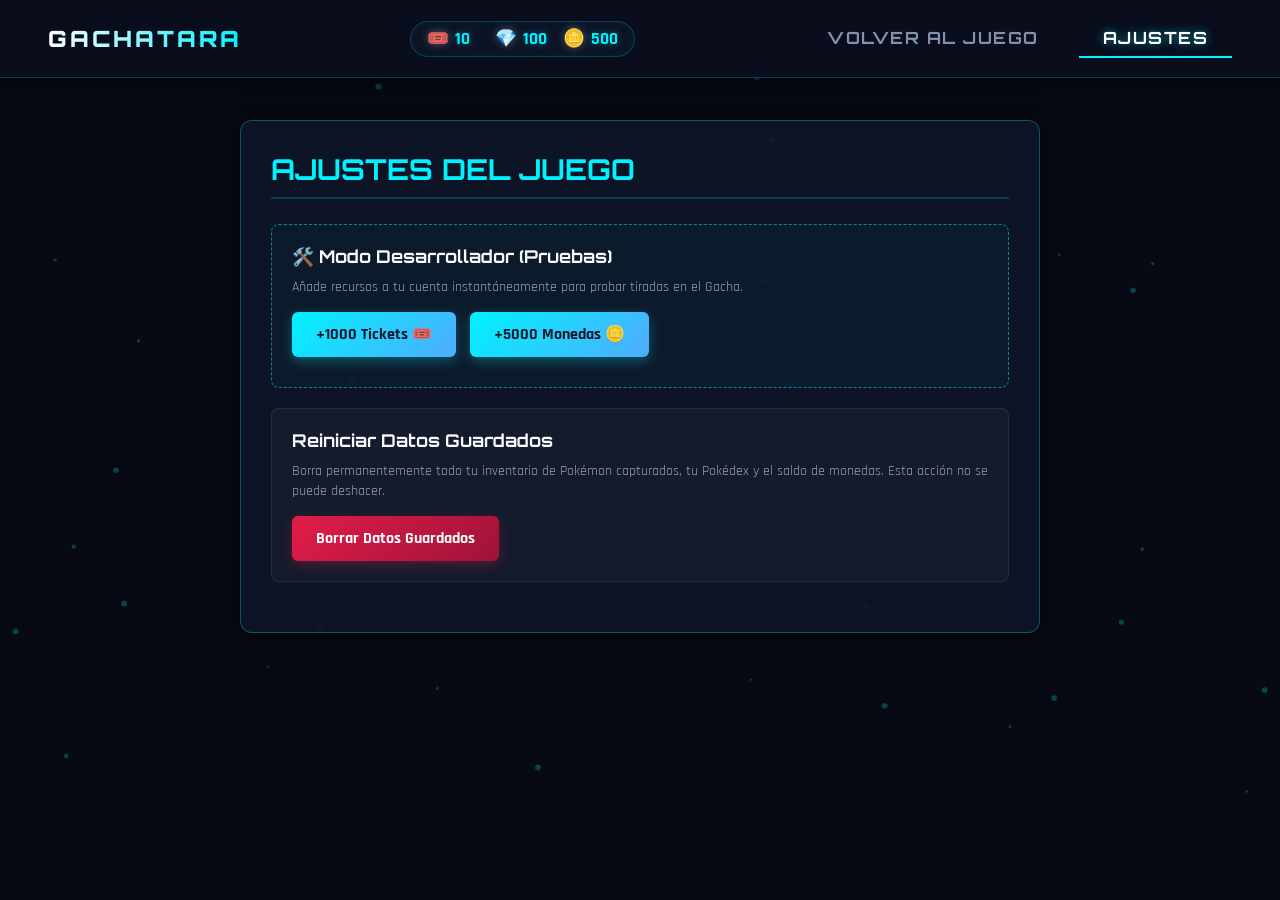
==== ajustes.html @ dcd0199a "Add files via upload" ====
<!DOCTYPE html>
<html lang="es">
<head>
    <meta charset="UTF-8">
    <meta name="viewport" content="width=device-width, initial-scale=1.0">
    <title>Gacha RPG | Ajustes</title>
    <!-- Fuentes Gamer Pro -->
    <link href="https://fonts.googleapis.com/css2?family=Orbitron:wght@500;700;900&family=Rajdhani:wght@600;700&display=swap" rel="stylesheet">
    <link rel="stylesheet" href="style.css">
    <style>
        .settings-container {
            max-width: 800px;
            margin: 120px auto 40px auto;
            padding: 30px;
            background: rgba(15, 23, 42, 0.9);
            border: 1px solid rgba(0, 242, 254, 0.3);
            border-radius: 12px;
            box-shadow: 0 0 25px rgba(0, 0, 0, 0.5);
            color: #ffffff;
        }

        .settings-title {
            font-family: 'Orbitron', sans-serif;
            font-size: 1.8rem;
            color: #00f2fe;
            margin-bottom: 25px;
            border-bottom: 2px solid rgba(0, 242, 254, 0.2);
            padding-bottom: 10px;
        }

        .settings-section {
            background: rgba(255, 255, 255, 0.03);
            border: 1px solid rgba(255, 255, 255, 0.08);
            border-radius: 8px;
            padding: 20px;
            margin-bottom: 20px;
        }

        .settings-section.dev-section {
            border: 1px dashed rgba(0, 242, 254, 0.5);
            background: rgba(0, 242, 254, 0.03);
        }

        .settings-section h3 {
            font-family: 'Orbitron', sans-serif;
            font-size: 1.1rem;
            color: #f8fafc;
            margin-bottom: 10px;
        }

        .settings-section p {
            font-size: 0.9rem;
            color: #94a3b8;
            margin-bottom: 15px;
            line-height: 1.4;
        }

        .btn-dev {
            background: linear-gradient(135deg, #00f2fe, #4facfe);
            color: #0f172a;
            font-family: 'Rajdhani', sans-serif;
            font-weight: 700;
            font-size: 1rem;
            padding: 12px 24px;
            border: none;
            border-radius: 6px;
            cursor: pointer;
            transition: all 0.2s ease;
            box-shadow: 0 4px 12px rgba(0, 242, 254, 0.3);
            margin-right: 10px;
            margin-bottom: 10px;
        }

        .btn-dev:hover {
            transform: translateY(-2px);
            box-shadow: 0 6px 18px rgba(0, 242, 254, 0.5);
        }

        .btn-danger {
            background: linear-gradient(135deg, #e11d48, #9f1239);
            color: #ffffff;
            font-family: 'Rajdhani', sans-serif;
            font-weight: 700;
            font-size: 1rem;
            padding: 12px 24px;
            border: none;
            border-radius: 6px;
            cursor: pointer;
            transition: all 0.2s ease;
            box-shadow: 0 4px 12px rgba(225, 29, 72, 0.3);
        }

        .btn-danger:hover {
            background: linear-gradient(135deg, #f43f5e, #be123c);
            transform: translateY(-2px);
            box-shadow: 0 6px 18px rgba(225, 29, 72, 0.5);
        }
    </style>
</head>
<body>

    <!-- Fondo Animado de Partículas -->
    <canvas id="particles-canvas"></canvas>

    <!-- BANNER SUPERIOR DE NAVEGACIÓN -->
    <header class="top-header">
        <div class="logo-title">
            <span class="game-tag">GACHATARA</span>
        </div>

        <!-- CONTADOR DE MONEDAS -->
        <div class="currencies-bar">
            <div class="currency-item" title="Tickets de Invocación">
                <span class="currency-icon">🎟️</span>
                <span id="currency-tickets" class="currency-amount">0</span>
            </div>
            <div class="currency-item" title="Esquirlas Coloridas">
                <span class="currency-icon">💎</span>
                <span id="currency-shards" class="currency-amount">0</span>
            </div>
            <div class="currency-item" title="Monedas Tara">
                <span class="currency-icon">🪙</span>
                <span id="currency-coins" class="currency-amount">0</span>
            </div>
        </div>

        <nav class="nav-bar">
            <a href="index.html" class="nav-tab nav-link">Volver al Juego</a>
            <span class="nav-tab active">Ajustes</span>
        </nav>
    </header>

    <!-- CONTENIDO DE AJUSTES -->
    <main class="settings-container">
        <h1 class="settings-title">AJUSTES DEL JUEGO</h1>

        <!-- Sección: Panel de Desarrollador / Pruebas -->
        <section class="settings-section dev-section">
            <h3>🛠️ Modo Desarrollador (Pruebas)</h3>
            <p>Añade recursos a tu cuenta instantáneamente para probar tiradas en el Gacha.</p>
            <button class="btn-dev" onclick="addTickets(1000)">+1000 Tickets 🎟️</button>
            <button class="btn-dev" onclick="addCoins(5000)">+5000 Monedas 🪙</button>
        </section>

        <!-- Sección: Gestión de Datos -->
        <section class="settings-section">
            <h3>Reiniciar Datos Guardados</h3>
            <p>Borra permanentemente todo tu inventario de Pokémon capturados, tu Pokédex y el saldo de monedas. Esta acción no se puede deshacer.</p>
            <button class="btn-danger" onclick="resetGameData()">Borrar Datos Guardados</button>
        </section>
    </main>

    <script src="game.js"></script>
    <script>
        // Funciones provisionales para añadir recursos fácilmente
        function addTickets(amount) {
            const currencies = getCurrencies();
            currencies.tickets = (currencies.tickets || 0) + amount;
            saveCurrencies(currencies);
            alert(`¡Se han añadido +${amount} Tickets! Saldo actual: ${currencies.tickets}`);
        }

        function addCoins(amount) {
            const currencies = getCurrencies();
            currencies.coins = (currencies.coins || 0) + amount;
            saveCurrencies(currencies);
            alert(`¡Se han añadido +${amount} Monedas Tara! Saldo actual: ${currencies.coins}`);
        }

        function resetGameData() {
            const confirmReset = confirm("¿Estás seguro de que deseas borrar todos tus Pokémon capturados, tu Pokédex y tus monedas? Esta acción es irreversible.");
            
            if (confirmReset) {
                localStorage.removeItem('pokemon_pokedex_collection');
                localStorage.removeItem('pokemon_user_inventory');
                localStorage.removeItem('pokemon_user_currencies');
                
                alert("Los datos han sido borrados con éxito.");
                window.location.href = "index.html";
            }
        }
    </script>
</body>
</html>
---- style.css ----
:root {
    --bg-dark: #070913;
    --panel-bg: rgba(15, 20, 38, 0.75);
    --border-cyan: #00f2fe;
    --border-purple: #7928ca;
    --text-primary: #ffffff;
    --text-secondary: #8292ab;
    --disabled-color: #3a415a;
}

* {
    margin: 0;
    padding: 0;
    box-sizing: border-box;
    font-family: 'Rajdhani', sans-serif;
}

body {
    background-color: var(--bg-dark);
    color: var(--text-primary);
    min-height: 100vh;
    overflow-x: hidden;
    display: flex;
    flex-direction: column;
}

/* Canvas de fondo */
#particles-canvas {
    position: fixed;
    top: 0;
    left: 0;
    width: 100%;
    height: 100%;
    z-index: -1;
    pointer-events: none;
}

/* Header Superior */
.top-header {
    display: flex;
    justify-content: space-between;
    align-items: center;
    padding: 1.2rem 3rem;
    background: rgba(10, 13, 26, 0.85);
    backdrop-filter: blur(12px);
    border-bottom: 1px solid rgba(0, 242, 254, 0.2);
    box-shadow: 0 4px 20px rgba(0, 0, 0, 0.5);
}

.logo-title .game-tag {
    font-family: 'Orbitron', sans-serif;
    font-size: 1.4rem;
    font-weight: 900;
    letter-spacing: 3px;
    background: linear-gradient(90deg, #fff, var(--border-cyan));
    -webkit-background-clip: text;
    -webkit-text-fill-color: transparent;
}

.nav-bar {
    display: flex;
    gap: 1rem;
}

.nav-tab {
    background: transparent;
    border: none;
    border-bottom: 2px solid transparent;
    color: var(--text-secondary);
    font-family: 'Orbitron', sans-serif;
    font-size: 1.05rem;
    font-weight: 700;
    padding: 0.5rem 1.5rem;
    letter-spacing: 1.5px;
    text-transform: uppercase;
    cursor: pointer;
    transition: all 0.3s ease;
}

.nav-tab.active {
    color: var(--text-primary);
    border-bottom-color: var(--border-cyan);
    text-shadow: 0 0 10px rgba(0, 242, 254, 0.6);
}

/* Manejo de Pestañas (Lobby e Invocación) */
.tab-content {
    display: none;
    width: 100%;
}

.tab-content.active {
    display: flex;
}

/* Zona Central Lobby */
.lobby-container {
    flex: 1;
    display: flex;
    align-items: center;
    justify-content: center;
    padding: 2rem;
}

.hero-frame {
    position: relative;
    width: 100%;
    max-width: 900px;
    height: 520px;
    background: var(--panel-bg);
    border: 1px solid rgba(0, 242, 254, 0.25);
    border-radius: 16px;
    box-shadow: 0 0 35px rgba(0, 0, 0, 0.8), inset 0 0 15px rgba(0, 242, 254, 0.1);
    display: flex;
    align-items: center;
    justify-content: center;
    text-align: center;
    clip-path: polygon(0 0, 97% 0, 100% 3%, 100% 100%, 3% 100%, 0 97%);
}

.hero-overlay {
    position: absolute;
    top: 0; left: 0; width: 100%; height: 100%;
    background: radial-gradient(circle, rgba(0,242,254,0.05) 0%, rgba(7,9,19,0.7) 100%);
    pointer-events: none;
}

.hero-content {
    position: relative;
    z-index: 2;
    display: flex;
    flex-direction: column;
    align-items: center;
    gap: 1.2rem;
}

.badge-status {
    background: rgba(0, 242, 254, 0.1);
    border: 1px solid var(--border-cyan);
    color: var(--border-cyan);
    font-family: 'Orbitron', sans-serif;
    font-size: 0.8rem;
    font-weight: 700;
    padding: 0.3rem 1rem;
    letter-spacing: 2px;
    border-radius: 4px;
}

.lobby-title {
    font-family: 'Orbitron', sans-serif;
    font-size: 3.2rem;
    font-weight: 900;
    letter-spacing: 4px;
    text-shadow: 0 0 20px rgba(255, 255, 255, 0.2);
}

.lobby-subtitle {
    font-size: 1.2rem;
    color: var(--text-secondary);
    max-width: 500px;
}

/* Botón de Combate Deshabilitado */
.battle-btn-wrapper {
    margin-top: 2rem;
}

.btn-battle {
    position: relative;
    padding: 1.2rem 3.5rem;
    font-family: 'Orbitron', sans-serif;
    border: none;
    border-radius: 8px;
    display: flex;
    flex-direction: column;
    align-items: center;
    justify-content: center;
    cursor: not-allowed;
    transition: all 0.3s ease;
}

.btn-battle.disabled {
    background: linear-gradient(135deg, #1c2237, var(--disabled-color));
    border: 1px solid rgba(255, 255, 255, 0.1);
    box-shadow: 0 0 10px rgba(0, 0, 0, 0.5);
    opacity: 0.65;
}

.btn-text {
    font-size: 1.8rem;
    font-weight: 900;
    color: #8b95a5;
    letter-spacing: 2px;
}

.btn-subtext {
    font-size: 0.75rem;
    font-weight: 700;
    color: #5c6678;
    letter-spacing: 3px;
    margin-top: 2px;
}

/* =========================================
   ESTILOS AÑADIDOS PARA EL PANEL DE GACHA
========================================= */
.gacha-frame {
    width: 100%;
    max-width: 950px;
    background: var(--panel-bg);
    border: 1px solid rgba(0, 242, 254, 0.25);
    border-radius: 16px;
    padding: 2.5rem;
    text-align: center;
    box-shadow: 0 0 35px rgba(0, 0, 0, 0.8);
    margin: 0 auto;
}

.gacha-banner-title {
    font-family: 'Orbitron', sans-serif;
    font-size: 2.2rem;
    color: var(--border-cyan);
    margin-bottom: 0.5rem;
    letter-spacing: 2px;
}

.gacha-subtitle {
    color: var(--text-secondary);
    margin-bottom: 2rem;
    font-size: 1.1rem;
}

.gacha-buttons {
    display: flex;
    justify-content: center;
    gap: 1.5rem;
    margin-bottom: 2rem;
}

.btn-pull {
    background: linear-gradient(135deg, #00f2fe, #4facfe);
    border: none;
    color: #000;
    padding: 1rem 2rem;
    font-family: 'Orbitron', sans-serif;
    font-weight: 900;
    font-size: 1rem;
    border-radius: 8px;
    cursor: pointer;
    transition: transform 0.2s, box-shadow 0.2s;
}

.btn-pull.multi {
    background: linear-gradient(135deg, #7928ca, #ff0080);
    color: #fff;
}

.btn-pull:hover {
    transform: translateY(-3px);
    box-shadow: 0 0 20px rgba(0, 242, 254, 0.5);
}

/* Grid de Resultados */
.results-grid {
    display: flex;
    justify-content: center;
    flex-wrap: wrap;
    gap: 1.2rem;
    margin-top: 1.5rem;
}

.card-pokemon {
    background: rgba(10, 13, 26, 0.9);
    border: 2px solid #555;
    border-radius: 10px;
    padding: 1rem;
    width: 150px;
    text-align: center;
    animation: popIn 0.3s ease-out;
}

.card-pokemon img {
    width: 90px;
    height: 90px;
    object-fit: contain;
}

.card-pokemon h4 {
    font-size: 1rem;
    margin-top: 0.5rem;
    font-family: 'Orbitron', sans-serif;
}

.card-rarity {
    font-size: 0.75rem;
    font-weight: 700;
    text-transform: uppercase;
    margin-top: 0.3rem;
    padding: 0.2rem;
    border-radius: 4px;
    letter-spacing: 1px;
}

/* Bordes y Luces por Rareza */
.card-pokemon.común { border-color: #a0aec0; }
.card-pokemon.común .card-rarity { color: #a0aec0; }

.card-pokemon.raro { border-color: #3182ce; box-shadow: 0 0 10px rgba(49, 130, 206, 0.4); }
.card-pokemon.raro .card-rarity { color: #3182ce; }

.card-pokemon.épico { border-color: #805ad5; box-shadow: 0 0 15px rgba(128, 90, 213, 0.5); }
.card-pokemon.épico .card-rarity { color: #805ad5; }

.card-pokemon.legendario { border-color: #d69e2e; box-shadow: 0 0 20px rgba(214, 158, 46, 0.7); }
.card-pokemon.legendario .card-rarity { color: #d69e2e; }

.card-pokemon.secreto { 
    border-color: #e53e3e; 
    box-shadow: 0 0 25px rgba(229, 62, 62, 0.9); 
    animation: pulseGlow 1.5s infinite alternate; 
}
.card-pokemon.secreto .card-rarity { color: #e53e3e; }

@keyframes popIn {
    0% { transform: scale(0.5); opacity: 0; }
    100% { transform: scale(1); opacity: 1; }
}

@keyframes pulseGlow {
    0% { box-shadow: 0 0 15px rgba(229, 62, 62, 0.6); }
    100% { box-shadow: 0 0 30px rgba(229, 62, 62, 1); }
}
/* Pestañas limpias estilo Fortnite */
.tab-content {
    display: none;
    width: 100%;
    min-height: calc(100vh - 80px);
    align-items: center;
    justify-content: center;
    opacity: 0;
    transition: opacity 0.4s ease-in-out;
}

.tab-content.active {
    display: flex;
    opacity: 1;
}

/* Panel Gacha Estilo Pantalla Completa */
.gacha-frame {
    width: 100%;
    max-width: 1100px;
    background: var(--panel-bg);
    border: 1px solid rgba(0, 242, 254, 0.25);
    border-radius: 16px;
    padding: 3rem 2rem;
    text-align: center;
    box-shadow: 0 0 40px rgba(0, 0, 0, 0.85);
    clip-path: polygon(0 0, 98% 0, 100% 2%, 100% 100%, 2% 100%, 0 98%);
}

/* ANIMACIÓN DE REVELADO DE CARTAS (GACHA) */
.results-grid {
    display: flex;
    justify-content: center;
    flex-wrap: wrap;
    gap: 1.2rem;
    margin-top: 2rem;
    perspective: 1000px;
}

.card-pokemon {
    background: rgba(10, 13, 26, 0.95);
    border: 2px solid #555;
    border-radius: 12px;
    padding: 1rem;
    width: 150px;
    text-align: center;
    opacity: 0;
    transform: translateY(30px) rotateY(90deg) scale(0.8);
    animation: revealCard 0.6s cubic-bezier(0.175, 0.885, 0.32, 1.27) forwards;
}

/* Animación Giro 3D y Entrada */
@keyframes revealCard {
    0% {
        opacity: 0;
        transform: translateY(40px) rotateY(90deg) scale(0.7);
    }
    50% {
        opacity: 0.8;
    }
    100% {
        opacity: 1;
        transform: translateY(0) rotateY(0deg) scale(1);
    }
}
/* =========================================
   ESTILOS PESTAÑA DEX / COLECCIÓN
========================================= */
.dex-frame {
    width: 100%;
    max-width: 1100px;
    background: var(--panel-bg);
    border: 1px solid rgba(0, 242, 254, 0.25);
    border-radius: 16px;
    padding: 2rem;
    box-shadow: 0 0 35px rgba(0, 0, 0, 0.8);
    margin: 0 auto;
}

.dex-header {
    display: flex;
    justify-content: space-between;
    align-items: center;
    margin-bottom: 2rem;
    flex-wrap: wrap;
    gap: 1rem;
}

.dex-title {
    font-family: 'Orbitron', sans-serif;
    font-size: 2rem;
    color: var(--border-cyan);
    letter-spacing: 2px;
}

.dex-progress-wrapper {
    display: flex;
    flex-direction: column;
    align-items: flex-end;
    gap: 0.5rem;
    font-family: 'Orbitron', sans-serif;
    font-weight: 700;
}

.progress-bar-bg {
    width: 250px;
    height: 12px;
    background: rgba(255, 255, 255, 0.1);
    border: 1px solid var(--border-cyan);
    border-radius: 6px;
    overflow: hidden;
}

.progress-bar-fill {
    height: 100%;
    background: linear-gradient(90deg, var(--border-cyan), #00f2fe);
    box-shadow: 0 0 10px var(--border-cyan);
    transition: width 0.4s ease;
}

.dex-grid {
    display: grid;
    grid-template-columns: repeat(auto-fill, minmax(110px, 1fr));
    gap: 1rem;
    max-height: 60vh;
    overflow-y: auto;
    padding-right: 0.5rem;
}

/* Tarjeta individual en la Dex */
.dex-card {
    background: rgba(10, 13, 26, 0.8);
    border: 1px solid rgba(255, 255, 255, 0.1);
    border-radius: 8px;
    padding: 0.8rem 0.5rem;
    text-align: center;
    transition: all 0.3s ease;
}

/* Estado NO OBTENIDO (Silueta oscura) */
.dex-card.locked img {
    filter: brightness(0) drop-shadow(0 0 2px rgba(255, 255, 255, 0.2));
    opacity: 0.4;
}

.dex-card.locked .dex-number,
.dex-card.locked .dex-name {
    color: var(--text-secondary);
    opacity: 0.5;
}

/* Estado OBTENIDO */
.dex-card.unlocked {
    border-color: var(--border-cyan);
    box-shadow: 0 0 12px rgba(0, 242, 254, 0.2);
}

.dex-card.unlocked img {
    filter: none;
}

.dex-card img {
    width: 65px;
    height: 65px;
    object-fit: contain;
}

.dex-number {
    font-size: 0.75rem;
    color: var(--text-secondary);
    font-weight: 700;
}

.dex-name {
    font-size: 0.85rem;
    font-family: 'Orbitron', sans-serif;
    font-weight: 700;
    margin-top: 0.2rem;
    white-space: nowrap;
    overflow: hidden;
    text-overflow: ellipsis;
}
/* Selector de Banners / Generaciones */
.banner-selector {
    display: flex;
    gap: 0.5rem;
    overflow-x: auto;
    padding: 0.5rem 0 1rem 0;
    margin-bottom: 1.5rem;
    scrollbar-width: thin;
}

.banner-btn {
    background: rgba(10, 13, 26, 0.8);
    border: 1px solid rgba(0, 242, 254, 0.3);
    color: var(--text-secondary);
    padding: 0.6rem 1.2rem;
    border-radius: 8px;
    font-family: 'Orbitron', sans-serif;
    font-size: 0.85rem;
    white-space: nowrap;
    cursor: pointer;
    transition: all 0.3s ease;
}

.banner-btn:hover {
    border-color: var(--border-cyan);
    color: #fff;
    box-shadow: 0 0 10px rgba(0, 242, 254, 0.3);
}

.banner-btn.active {
    background: linear-gradient(135deg, rgba(0, 242, 254, 0.2), rgba(0, 120, 255, 0.4));
    border-color: var(--border-cyan);
    color: #fff;
    box-shadow: 0 0 15px rgba(0, 242, 254, 0.5);
}
/* =========================================
   COLORES Y BORDES SEGÚN RAREZA
========================================= */

/* COMÚN (Gris / Plateado Neón) */
.card-pokemon.comun, .card-pokemon.común {
    border-color: #a0a0a0;
    box-shadow: 0 0 12px rgba(160, 160, 160, 0.4);
}
.card-pokemon.comun .card-rarity, .card-pokemon.común .card-rarity {
    color: #a0a0a0;
}

/* RARO (Azul Neón) */
.card-pokemon.raro {
    border-color: #00f2fe;
    box-shadow: 0 0 15px rgba(0, 242, 254, 0.5);
}
.card-pokemon.raro .card-rarity {
    color: #00f2fe;
}

/* ÉPICO (Morado Neón) */
.card-pokemon.epico, .card-pokemon.épico {
    border-color: #b026ff;
    box-shadow: 0 0 18px rgba(176, 38, 255, 0.6);
}
.card-pokemon.epico .card-rarity, .card-pokemon.épico .card-rarity {
    color: #b026ff;
}

/* LEGENDARIO (Dorado / Amarillo Neón) */
.card-pokemon.legendario {
    border-color: #ffd700;
    box-shadow: 0 0 22px rgba(255, 215, 0, 0.7);
}
.card-pokemon.legendario .card-rarity {
    color: #ffd700;
}

/* SECRETO / MEGA (Rojo / Carmesí Neón) */
.card-pokemon.secreto {
    border-color: #ff0055;
    box-shadow: 0 0 25px rgba(255, 0, 85, 0.8);
    animation: pulseMega 1.5s infinite alternate;
}
.card-pokemon.secreto .card-rarity {
    color: #ff0055;
    font-weight: 900;
}

@keyframes pulseMega {
    from {
        box-shadow: 0 0 15px rgba(255, 0, 85, 0.6);
    }
    to {
        box-shadow: 0 0 30px rgba(255, 0, 85, 1);
    }
}/* style.css - Corrección de Grid y Cartas Invisibles */

/* Contenedor principal de los resultados */
#gacha-results {
    display: grid !important;
    grid-template-columns: repeat(5, 1fr) !important; /* Fuerza 5 columnas x 2 filas */
    gap: 15px;
    width: 100%;
    max-width: 1000px;
    margin: 20px auto 0 auto;
    justify-content: center;
    align-items: center;
}

/* Base de la carta del Pokémon */
.card-pokemon {
    background: rgba(18, 24, 38, 0.85);
    border-radius: 12px;
    padding: 12px 8px;
    text-align: center;
    display: flex;
    flex-direction: column;
    align-items: center;
    justify-content: space-between;
    min-height: 160px;
    position: relative;
    box-sizing: border-box;

    /* REGLA CRÍTICA: Forzar visibilidad inmediata por si falla el Keyframe */
    opacity: 1 !important;
    visibility: visible !important;
    animation: cardAppear 0.3s ease-out forwards;
}

/* Animación de entrada suave sin ocultar las cartas si falla */
@keyframes cardAppear {
    0% {
        transform: translateY(15px) scale(0.95);
    }
    100% {
        transform: translateY(0) scale(1);
    }
}

/* Estilos de Imagen y Texto */
.card-pokemon img {
    width: 75px;
    height: 75px;
    object-fit: contain;
    margin-bottom: 6px;
}

.card-pokemon h4 {
    margin: 4px 0 2px 0;
    font-size: 0.95rem;
    color: #ffffff;
    font-weight: 700;
}

.card-rarity {
    font-size: 0.7rem;
    font-weight: 800;
    letter-spacing: 0.5px;
    margin-top: 2px;
}

/* --- BORDES Y NEONES POR RAREZA --- */

/* COMÚN */
.card-pokemon.comun {
    border: 1.5px solid #6c757d;
    box-shadow: 0 0 8px rgba(108, 117, 125, 0.2);
}
.card-pokemon.comun .card-rarity { color: #a0a6ac; }

/* RARO */
.card-pokemon.raro {
    border: 1.5px solid #00f2fe;
    box-shadow: 0 0 10px rgba(0, 242, 254, 0.3);
}
.card-pokemon.raro .card-rarity { color: #00f2fe; }

/* ÉPICO */
.card-pokemon.epico {
    border: 1.5px solid #a855f7;
    box-shadow: 0 0 12px rgba(168, 85, 247, 0.4);
}
.card-pokemon.epico .card-rarity { color: #a855f7; }

/* LEGENDARIO */
.card-pokemon.legendario {
    border: 1.5px solid #ffb703;
    box-shadow: 0 0 15px rgba(255, 183, 3, 0.5);
}
.card-pokemon.legendario .card-rarity { color: #ffb703; }

/* SECRETO (MEGAS) */
.card-pokemon.secreto {
    border: 2px solid #ff0055;
    box-shadow: 0 0 20px rgba(255, 0, 85, 0.7);
    animation: secretGlow 1.5s infinite alternate, cardAppear 0.3s ease-out forwards;
}
.card-pokemon.secreto .card-rarity { color: #ff0055; }

@keyframes secretGlow {
    from { box-shadow: 0 0 10px rgba(255, 0, 85, 0.5); }
    to { box-shadow: 0 0 22px rgba(255, 0, 85, 0.9); }
}

/* Ajuste responsive para pantallas pequeñas */
@media (max-width: 850px) {
    #gacha-results {
        grid-template-columns: repeat(2, 1fr) !important;
    }
}

.equipo-header {
    display: flex;
    justify-content: space-between;
    align-items: center;
    margin-bottom: 20px;
    padding: 10px 20px;
    background: rgba(15, 23, 42, 0.6);
    border-radius: 8px;
    border: 1px solid rgba(0, 240, 255, 0.2);
}

.dup-badge {
    position: absolute;
    top: 8px;
    right: 8px;
    background: #00f0ff;
    color: #000;
    font-weight: bold;
    font-size: 0.75rem;
    padding: 2px 6px;
    border-radius: 12px;
    box-shadow: 0 0 8px rgba(0, 240, 255, 0.6);
}

.empty-inventory {
    grid-column: 1 / -1;
    text-align: center;
    padding: 60px 20px;
    color: #94a3b8;
    font-size: 1.1rem;
}
.tab-content {
    display: none;
}

.tab-content.active {
    display: block;
}

/* Marca la pestaña seleccionada arriba */
.nav-btn.active {
    border-bottom: 3px solid #00f0ff;
    color: #00f0ff;
    text-shadow: 0 0 10px rgba(0, 240, 255, 0.5);
}

/* Badge de duplicados en la pestaña equipo */
.dup-badge {
    position: absolute;
    top: 6px;
    right: 6px;
    background: #00f0ff;
    color: #000;
    font-weight: bold;
    font-size: 0.75rem;
    padding: 2px 6px;
    border-radius: 10px;
}
/* Contenedor principal de la pestaña Equipo */
#tab-equipo {
    display: flex;
    flex-direction: column;
    height: 100%;
    width: 100%;
    box-sizing: border-box;
}

/* Cabecera del Inventario */
.inventory-header {
    display: flex;
    justify-content: space-between;
    align-items: center;
    padding: 10px 20px;
    margin-bottom: 15px;
}

#total-captured {
    font-weight: bold;
    font-size: 1rem;
    color: var(--text-primary, #ffffff);
}

/* Grid adaptable y limpio para el Inventario */
#inventory-grid {
    display: grid;
    grid-template-columns: repeat(auto-fill, minmax(130px, 1fr));
    gap: 15px;
    padding: 15px;
    max-height: 65vh;
    overflow-y: auto; /* Desplazamiento vertical fluido */
    overflow-x: hidden; /* Evita desbordamiento horizontal */
    box-sizing: border-box;
}

/* Estilo para cada carta individual */
.pokemon-card, .card {
    display: flex;
    flex-direction: column;
    align-items: center;
    justify-content: space-between;
    padding: 10px;
    border-radius: 8px;
    background: rgba(20, 25, 45, 0.8);
    border: 1px solid rgba(255, 255, 255, 0.1);
    box-sizing: border-box;
    min-width: 0; /* Evita que las cartas se desborden del grid */
}

.pokemon-card img, .card img {
    width: 80px;
    height: 80px;
    object-fit: contain;
}

.card-id {
    font-size: 0.8rem;
    font-weight: bold;
    opacity: 0.8;
}

.card-name {
    font-size: 0.9rem;
    font-weight: bold;
    text-align: center;
    margin-top: 5px;
    word-break: break-word;
}

/* Asegurar posición relativa en la carta para posicionar la cantidad */
.pokemon-card {
    position: relative;
}

/* Insignia de cantidad acumulada (ej: x9) */
.card-count-badge {
    position: absolute;
    top: 8px;
    right: 8px;
    background: linear-gradient(135deg, #ff0055, #ff5500);
    color: #ffffff;
    font-size: 0.75rem;
    font-weight: 800;
    padding: 2px 7px;
    border-radius: 12px;
    box-shadow: 0 2px 6px rgba(0, 0, 0, 0.5);
    border: 1px solid rgba(255, 255, 255, 0.6);
    z-index: 2;
}
/* =========================================
   SISTEMA DE PESTAÑAS (TAB SYSTEM)
   ========================================= */

/* Todas las pestañas ocultas por defecto */
.tab-content {
    display: none !important;
    width: 100%;
    max-width: 1200px;
    margin: 0 auto;
    padding-top: 100px; /* Espacio para que no lo tape el header fijo */
    box-sizing: border-box;
}

/* Solo la pestaña con la clase .active se muestra */
.tab-content.active {
    display: block !important;
}

/* Alineación para la pestaña del Lobby */
#tab-lobby.active {
    display: flex !important;
    justify-content: center;
    align-items: center;
    min-height: calc(100vh - 100px);
}

/* Asegurar que la cabecera no tape el contenido */
.top-header {
    position: fixed;
    top: 0;
    left: 0;
    width: 100%;
    z-index: 1000;
    background: rgba(10, 15, 30, 0.9);
    backdrop-filter: blur(10px);
}
/* Estilos para enlaces <a> en la barra de navegación */
a.nav-link {
    text-decoration: none;
    display: inline-flex;
    align-items: center;
    justify-content: center;
}
/* =========================================
   BARRA DE MONEDAS (CURRENCIES BAR)
   ========================================= */

.currencies-bar {
    display: flex;
    align-items: center;
    gap: 15px;
    background: rgba(15, 23, 42, 0.7);
    padding: 6px 16px;
    border-radius: 20px;
    border: 1px solid rgba(0, 242, 254, 0.2);
    box-shadow: inset 0 0 10px rgba(0, 242, 254, 0.05);
}

.currency-item {
    display: flex;
    align-items: center;
    gap: 6px;
    font-family: 'Rajdhani', sans-serif;
    font-weight: 700;
    font-size: 1.05rem;
    color: #f8fafc;
}

.currency-icon {
    font-size: 1.1rem;
    filter: drop-shadow(0 0 4px rgba(255, 255, 255, 0.3));
}

.currency-amount {
    color: #00f2fe;
    text-shadow: 0 0 8px rgba(0, 242, 254, 0.4);
    min-width: 25px;
}
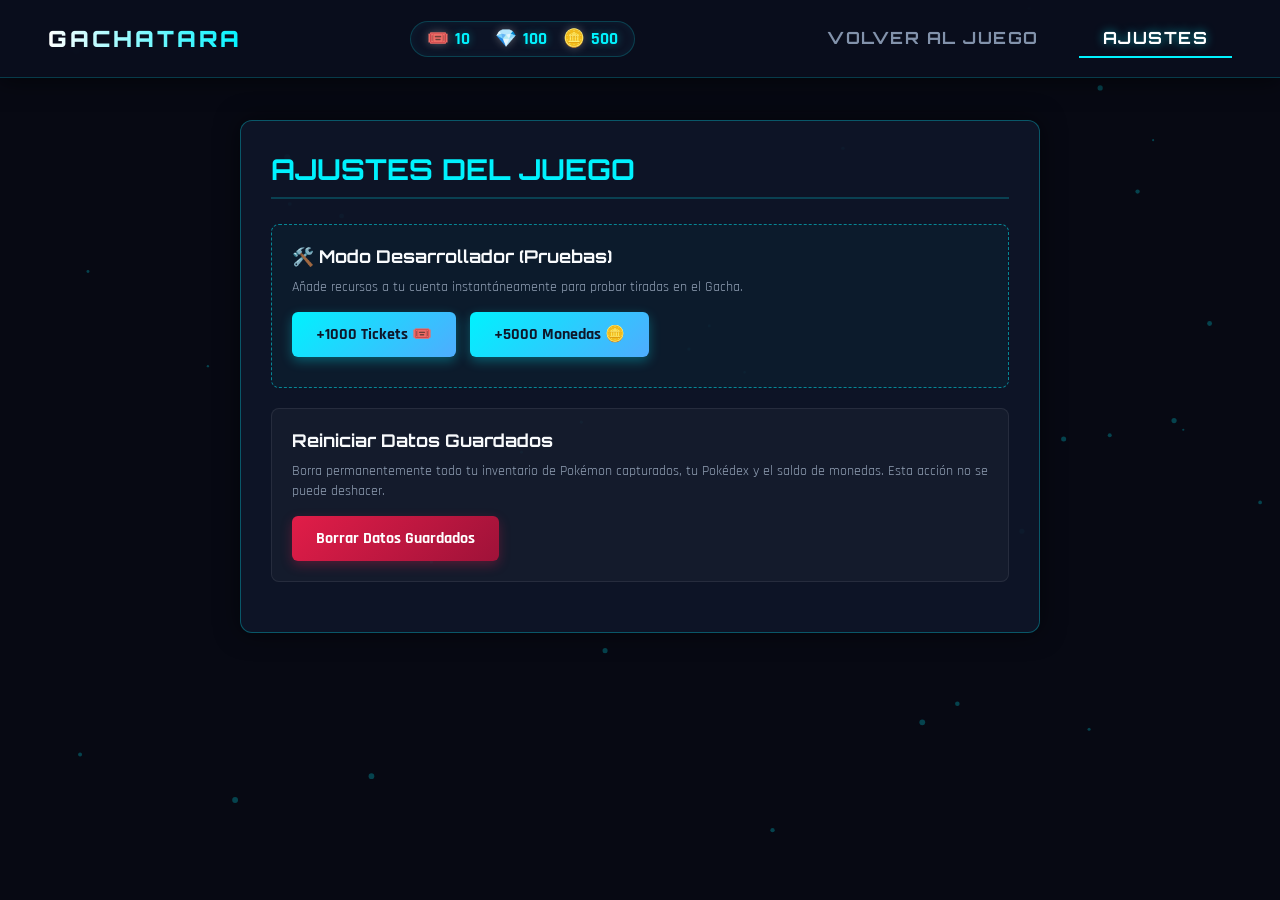
==== commit a0c03cab: "Add files via upload" ====
--- a/ajustes.html
+++ b/ajustes.html
@@ -174,6 +174,7 @@
                 localStorage.removeItem('pokemon_pokedex_collection');
                 localStorage.removeItem('pokemon_user_inventory');
                 localStorage.removeItem('pokemon_user_currencies');
+                localStorage.removeItem('gachatara_profile');
                 
                 alert("Los datos han sido borrados con éxito.");
                 window.location.href = "index.html";
--- a/style.css
+++ b/style.css
@@ -947,4 +947,681 @@
     color: #00f2fe;
     text-shadow: 0 0 8px rgba(0, 242, 254, 0.4);
     min-width: 25px;
+}
+/* =========================================
+   ESTILOS Y ANIMACIONES DE COMBATE
+   ========================================= */
+
+.combat-arena {
+    display: flex;
+    justify-content: space-around;
+    align-items: center;
+    gap: 20px;
+    padding: 20px;
+    background: rgba(15, 23, 42, 0.8);
+    border-radius: 12px;
+    border: 1px solid rgba(0, 242, 254, 0.2);
+    margin-bottom: 20px;
+    position: relative;
+}
+
+.combat-card {
+    position: relative;
+    background: rgba(30, 41, 59, 0.9);
+    border: 2px solid rgba(255, 255, 255, 0.1);
+    border-radius: 10px;
+    padding: 15px;
+    width: 260px;
+    text-align: center;
+    transition: transform 0.2s ease;
+}
+
+.combat-vs-badge {
+    font-family: 'Orbitron', sans-serif;
+    font-size: 2rem;
+    font-weight: 900;
+    color: #ff0055;
+    text-shadow: 0 0 10px rgba(255, 0, 85, 0.6);
+}
+
+/* Barras de Vida y Energía */
+.hp-bar-container, .energy-bar-container {
+    width: 100%;
+    height: 14px;
+    background: rgba(0, 0, 0, 0.5);
+    border-radius: 7px;
+    overflow: hidden;
+    margin: 8px 0 4px 0;
+}
+
+.hp-bar-fill {
+    height: 100%;
+    background: linear-gradient(90deg, #10b981, #34d399);
+    transition: width 0.4s ease-in-out;
+}
+
+.energy-bar-container {
+    height: 8px;
+}
+
+.energy-bar-fill {
+    height: 100%;
+    background: linear-gradient(90deg, #3b82f6, #00f2fe);
+    transition: width 0.3s ease;
+}
+
+.hp-text {
+    font-size: 0.85rem;
+    color: #cbd5e1;
+}
+
+.sprite-box img {
+    width: 120px;
+    height: 120px;
+    object-fit: contain;
+    filter: drop-shadow(0 4px 8px rgba(0,0,0,0.5));
+}
+
+/* Botones de Ataque */
+.moves-grid {
+    display: grid;
+    grid-template-columns: repeat(auto-fit, minmax(140px, 1fr));
+    gap: 10px;
+    margin-bottom: 15px;
+}
+
+.btn-move {
+    background: linear-gradient(135deg, #1e293b, #0f172a);
+    border: 1px solid rgba(0, 242, 254, 0.4);
+    color: #ffffff;
+    padding: 12px;
+    border-radius: 8px;
+    cursor: pointer;
+    display: flex;
+    flex-direction: column;
+    align-items: center;
+    transition: all 0.2s;
+}
+
+.btn-move:hover:not(:disabled) {
+    border-color: #00f2fe;
+    box-shadow: 0 0 12px rgba(0, 242, 254, 0.4);
+    transform: translateY(-2px);
+}
+
+.btn-move:disabled {
+    opacity: 0.4;
+    cursor: not-allowed;
+}
+
+.move-name {
+    font-weight: 700;
+    font-size: 0.95rem;
+}
+
+.move-cost {
+    font-size: 0.75rem;
+    color: #00f2fe;
+}
+
+/* Log de Combate */
+.combat-log-box {
+    background: rgba(0, 0, 0, 0.6);
+    border-radius: 8px;
+    padding: 10px;
+    height: 100px;
+    overflow-y: auto;
+    font-family: monospace;
+    font-size: 0.85rem;
+    color: #e2e8f0;
+}
+
+.log-item {
+    margin-bottom: 4px;
+}
+
+/* Pop-up de Daño Flotante */
+.damage-popup {
+    position: absolute;
+    top: 20%;
+    left: 50%;
+    transform: translate(-50%, 0);
+    font-family: 'Orbitron', sans-serif;
+    font-size: 1.8rem;
+    font-weight: 900;
+    color: #ff3366;
+    text-shadow: 0 0 8px rgba(0,0,0,0.8);
+    pointer-events: none;
+    animation: floatUp 1s ease-out forwards;
+    white-space: pre-line;
+}
+
+.damage-popup.crit {
+    color: #fbbf24;
+    font-size: 2.2rem;
+}
+
+/* Animaciones */
+@keyframes floatUp {
+    0% { opacity: 1; transform: translate(-50%, 0) scale(0.8); }
+    50% { transform: translate(-50%, -30px) scale(1.2); }
+    100% { opacity: 0; transform: translate(-50%, -50px) scale(1); }
+}
+
+.anim-attack {
+    animation: attackPulse 0.3s ease;
+}
+
+.anim-hit {
+    animation: hitShake 0.4s ease;
+}
+
+.anim-buff {
+    animation: buffGlow 0.5s ease;
+}
+
+@keyframes attackPulse {
+    0% { transform: scale(1); }
+    50% { transform: scale(1.1); }
+    100% { transform: scale(1); }
+}
+
+@keyframes hitShake {
+    0%, 100% { transform: translateX(0); }
+    20%, 60% { transform: translateX(-8px); }
+    40%, 80% { transform: translateX(8px); }
+}
+
+@keyframes buffGlow {
+    0%, 100% { box-shadow: 0 0 0 transparent; }
+    50% { box-shadow: 0 0 20px #10b981; }
+}
+
+/* Estructura fija para que la vida y nombre siempre queden ARRIBA */
+.combat-card {
+    display: flex;
+    flex-direction: column !important;
+    justify-content: flex-start;
+    align-items: center;
+    gap: 6px;
+}
+
+/* Colocar la imagen siempre abajo dentro de la carta */
+.combat-card .sprite-box {
+    order: 2;
+}
+
+.combat-card .unit-info,
+.combat-card .hp-bar-container,
+.combat-card .hp-text,
+.combat-card .energy-bar-container {
+    order: 1;
+}
+
+/* Voltear solo la imagen de tu Pokémon (Zapdos) para que mire hacia el rival */
+.player-card .sprite-box img {
+    transform: scaleX(-1);
+}
+
+/* Asegurar que la imagen del enemigo no esté volteada */
+.enemy-card .sprite-box img {
+    transform: scaleX(1);
+}
+
+/* Voltear horizontalmente a tu Pokémon (lado izquierdo) */
+.player-card .sprite-box img {
+    transform: scaleX(-1);
+}
+
+/* Indicadores de efectividad en los botones de ataque */
+.move-eff {
+    display: block;
+    font-size: 0.75rem;
+    font-weight: bold;
+    margin-top: 4px;
+    padding: 2px 6px;
+    border-radius: 4px;
+}
+
+.eff-super {
+    background-color: rgba(255, 193, 7, 0.25);
+    color: #ffc107;
+    border: 1px solid #ffc107;
+}
+
+.eff-weak {
+    background-color: rgba(108, 117, 125, 0.25);
+    color: #a0a0a0;
+    border: 1px solid #6c757d;
+}
+
+.eff-immune {
+    background-color: rgba(220, 53, 69, 0.25);
+    color: #ff4d4d;
+    border: 1px solid #dc3545;
+}
+
+/* ========================================= */
+/* ESTILOS DEL MODAL Y ESTRELLAS DE POKÉMON  */
+/* ========================================= */
+
+.pokemon-modal-overlay {
+    position: fixed;
+    top: 0; 
+    left: 0; 
+    width: 100%; 
+    height: 100%;
+    background: rgba(0, 0, 0, 0.75);
+    display: flex; 
+    justify-content: center; 
+    align-items: center;
+    z-index: 9999;
+}
+
+.pokemon-modal-content {
+    background: #1e1e2f; 
+    color: #fff;
+    width: 90%; 
+    max-width: 500px;
+    padding: 25px; 
+    border-radius: 16px;
+    box-shadow: 0 10px 30px rgba(0, 0, 0, 0.5);
+    position: relative; 
+    border: 2px solid #4a4e69;
+}
+
+.modal-close-btn {
+    position: absolute; 
+    top: 15px; 
+    right: 15px;
+    background: #ff4757; 
+    border: none; 
+    color: white;
+    font-size: 16px; 
+    width: 30px; 
+    height: 30px;
+    border-radius: 50%; 
+    cursor: pointer; 
+    transition: 0.2s;
+}
+
+.modal-close-btn:hover { 
+    background: #ff6b81; 
+}
+
+.modal-header-section { 
+    text-align: center; 
+    margin-bottom: 20px; 
+}
+
+.modal-pkmn-name { 
+    margin: 0; 
+    font-size: 24px; 
+    text-transform: capitalize; 
+    color: #ffd32a; 
+}
+
+.modal-stars { 
+    color: #f1c40f; 
+    font-size: 18px; 
+    margin-top: 5px; 
+}
+
+.modal-body-grid { 
+    display: flex; 
+    gap: 20px; 
+    align-items: center; 
+    margin-bottom: 20px; 
+}
+
+.modal-sprite-box {
+    background: rgba(255, 255, 255, 0.05); 
+    padding: 15px;
+    border-radius: 12px; 
+    text-align: center; 
+    flex: 1;
+}
+
+.modal-sprite-box img { 
+    width: 100px; 
+    height: 100px; 
+    object-fit: contain; 
+}
+
+.modal-type-badge {
+    display: inline-block; 
+    margin-top: 8px; 
+    padding: 4px 10px;
+    border-radius: 6px; 
+    font-size: 12px; 
+    font-weight: bold; 
+    background: #576574;
+    color: white;
+}
+
+.modal-stats-box { 
+    flex: 1.2; 
+    font-size: 14px; 
+    line-height: 1.6; 
+}
+
+.modal-stats-box h3 { 
+    margin: 0 0 10px 0; 
+    font-size: 15px; 
+    color: #7bed9f; 
+    border-bottom: 1px solid rgba(255, 255, 255, 0.1); 
+    padding-bottom: 4px; 
+}
+
+.modal-awakening-section { 
+    background: rgba(0, 0, 0, 0.2); 
+    padding: 15px; 
+    border-radius: 10px; 
+    text-align: center; 
+}
+
+.dupes-counter { 
+    margin-bottom: 10px; 
+    font-size: 14px; 
+    color: #dfe4ea; 
+}
+
+.btn-awaken {
+    background: #2ed573; 
+    color: white; 
+    border: none; 
+    padding: 10px 20px;
+    font-size: 14px; 
+    font-weight: bold; 
+    border-radius: 8px; 
+    cursor: pointer; 
+    width: 100%; 
+    transition: 0.2s;
+}
+
+.btn-awaken:hover:not(:disabled) { 
+    background: #26af5f; 
+}
+
+.btn-awaken.disabled { 
+    background: #718093; 
+    opacity: 0.6; 
+    cursor: not-allowed; 
+}
+
+.max-rank-text { 
+    color: #f1c40f; 
+    font-weight: bold; 
+    font-size: 14px; 
+}
+
+.combat-side-drawer {
+    position: absolute;
+    right: 20px;
+    top: 120px;
+    width: 280px;
+    background: #121824;
+    border: 2px solid #00d2ff;
+    border-radius: 8px;
+    padding: 12px;
+    z-index: 1000;
+    box-shadow: 0 4px 20px rgba(0,0,0,0.8);
+    display: none;
+}
+
+.side-drawer-header {
+    display: flex;
+    justify-content: space-between;
+    align-items: center;
+    border-bottom: 1px solid #2a364f;
+    padding-bottom: 6px;
+    margin-bottom: 8px;
+    color: #fff;
+}
+
+.btn-close-drawer {
+    background: transparent;
+    border: none;
+    color: #fff;
+    cursor: pointer;
+    font-size: 16px;
+}
+
+.side-drawer-slot {
+    display: flex;
+    align-items: center;
+    background: #1b2438;
+    margin-bottom: 6px;
+    padding: 6px;
+    border-radius: 6px;
+    cursor: pointer;
+    transition: background 0.2s;
+}
+
+.side-drawer-slot:hover:not(.fainted) {
+    background: #283655;
+}
+
+.side-drawer-slot.fainted {
+    opacity: 0.5;
+    cursor: not-allowed;
+}
+
+.side-slot-info {
+    margin-left: 8px;
+    font-size: 12px;
+    color: #fff;
+}
+
+.badge-tag {
+    margin-left: auto;
+    font-size: 10px;
+    padding: 2px 6px;
+    border-radius: 4px;
+}
+
+.combat-side-drawer {
+    position: absolute;
+    right: 20px;
+    top: 120px;
+    width: 280px;
+    background: #121824;
+    border: 2px solid #00d2ff;
+    border-radius: 8px;
+    padding: 12px;
+    z-index: 1000;
+    box-shadow: 0 4px 20px rgba(0,0,0,0.8);
+    display: none;
+}
+
+.side-drawer-header {
+    display: flex;
+    justify-content: space-between;
+    align-items: center;
+    border-bottom: 1px solid #2a364f;
+    padding-bottom: 6px;
+    margin-bottom: 8px;
+    color: #fff;
+}
+
+.btn-close-drawer {
+    background: transparent;
+    border: none;
+    color: #fff;
+    cursor: pointer;
+    font-size: 16px;
+}
+
+.side-drawer-slot {
+    display: flex;
+    align-items: center;
+    background: #1b2438;
+    margin-bottom: 6px;
+    padding: 6px;
+    border-radius: 6px;
+    cursor: pointer;
+    transition: background 0.2s;
+}
+
+.side-drawer-slot:hover:not(.fainted) {
+    background: #283655;
+}
+
+.side-drawer-slot.fainted {
+    opacity: 0.5;
+    cursor: not-allowed;
+}
+
+.side-slot-info {
+    margin-left: 8px;
+    font-size: 12px;
+    color: #fff;
+}
+
+.badge-tag {
+    margin-left: auto;
+    font-size: 10px;
+    padding: 2px 6px;
+    border-radius: 4px;
+}
+.badge-tag.active { background: #28a745; color: white; }
+.badge-tag.fainted { background: #dc3545; color: white; }
+
+/* Estilos para el cartel de fin de combate */
+.battle-result-overlay {
+    position: fixed;
+    top: 0;
+    left: 0;
+    width: 100vw;
+    height: 100vh;
+    background: rgba(0, 0, 0, 0.75);
+    display: flex;
+    justify-content: center;
+    align-items: center;
+    z-index: 9999;
+    animation: fadeInOverlay 0.3s ease-in-out;
+}
+
+.battle-result-content {
+    text-align: center;
+    padding: 30px 60px;
+    border-radius: 16px;
+    box-shadow: 0 10px 30px rgba(0,0,0,0.5);
+    animation: popInResult 0.4s cubic-bezier(0.175, 0.885, 0.32, 1.275);
+}
+
+.battle-result-overlay.victory .battle-result-content {
+    background: linear-gradient(135deg, #10b981, #059669);
+    border: 3px solid #34d399;
+    color: #ffffff;
+}
+
+.battle-result-overlay.defeat .battle-result-content {
+    background: linear-gradient(135deg, #ef4444, #b91c1c);
+    border: 3px solid #f87171;
+    color: #ffffff;
+}
+
+.battle-result-content h2 {
+    font-size: 42px;
+    margin: 0 0 10px 0;
+    text-transform: uppercase;
+    letter-spacing: 2px;
+    text-shadow: 0 3px 6px rgba(0,0,0,0.3);
+}
+
+.battle-result-content p {
+    font-size: 18px;
+    margin: 0;
+    opacity: 0.9;
+}
+
+@keyframes fadeInOverlay {
+    from { opacity: 0; }
+    to { opacity: 1; }
+}
+
+@keyframes popInResult {
+    from { transform: scale(0.5); opacity: 0; }
+    to { transform: scale(1); opacity: 1; }
+}
+.post-battle-backdrop {
+    position: fixed;
+    top: 0;
+    left: 0;
+    width: 100vw;
+    height: 100vh;
+    background: rgba(0, 0, 0, 0.8);
+    display: flex;
+    justify-content: center;
+    align-items: center;
+    z-index: 10000;
+    animation: fadeInOverlay 0.3s ease;
+}
+
+.post-battle-card {
+    background: #1e293b;
+    border: 2px solid #334155;
+    width: 90%;
+    max-width: 420px;
+    padding: 25px;
+    border-radius: 16px;
+    text-align: center;
+    color: #f8fafc;
+    box-shadow: 0 20px 25px -5px rgba(0, 0, 0, 0.5);
+    animation: popInResult 0.4s cubic-bezier(0.175, 0.885, 0.32, 1.275);
+}
+
+.post-battle-card.win { border-color: #10b981; }
+.post-battle-card.lose { border-color: #ef4444; }
+
+.post-battle-card h2 {
+    margin: 0 0 5px 0;
+    font-size: 28px;
+    text-transform: uppercase;
+}
+
+.post-battle-card .subtitle {
+    color: #94a3b8;
+    font-size: 14px;
+    margin-bottom: 20px;
+}
+
+.rewards-box, .levelup-box {
+    background: #0f172a;
+    padding: 12px;
+    border-radius: 10px;
+    margin-bottom: 15px;
+    text-align: left;
+    font-size: 14px;
+}
+
+.rewards-box h4, .levelup-box h4 {
+    margin: 0 0 8px 0;
+    font-size: 13px;
+    color: #38bdf8;
+    text-transform: uppercase;
+    letter-spacing: 1px;
+}
+
+.rewards-box p {
+    margin: 4px 0;
+    color: #e2e8f0;
+}
+
+.btn-close-post-battle {
+    background: #3b82f6;
+    color: white;
+    border: none;
+    padding: 10px 24px;
+    font-size: 16px;
+    font-weight: bold;
+    border-radius: 8px;
+    cursor: pointer;
+    width: 100%;
+    transition: background 0.2s;
+}
+
+.btn-close-post-battle:hover {
+    background: #2563eb;
 }
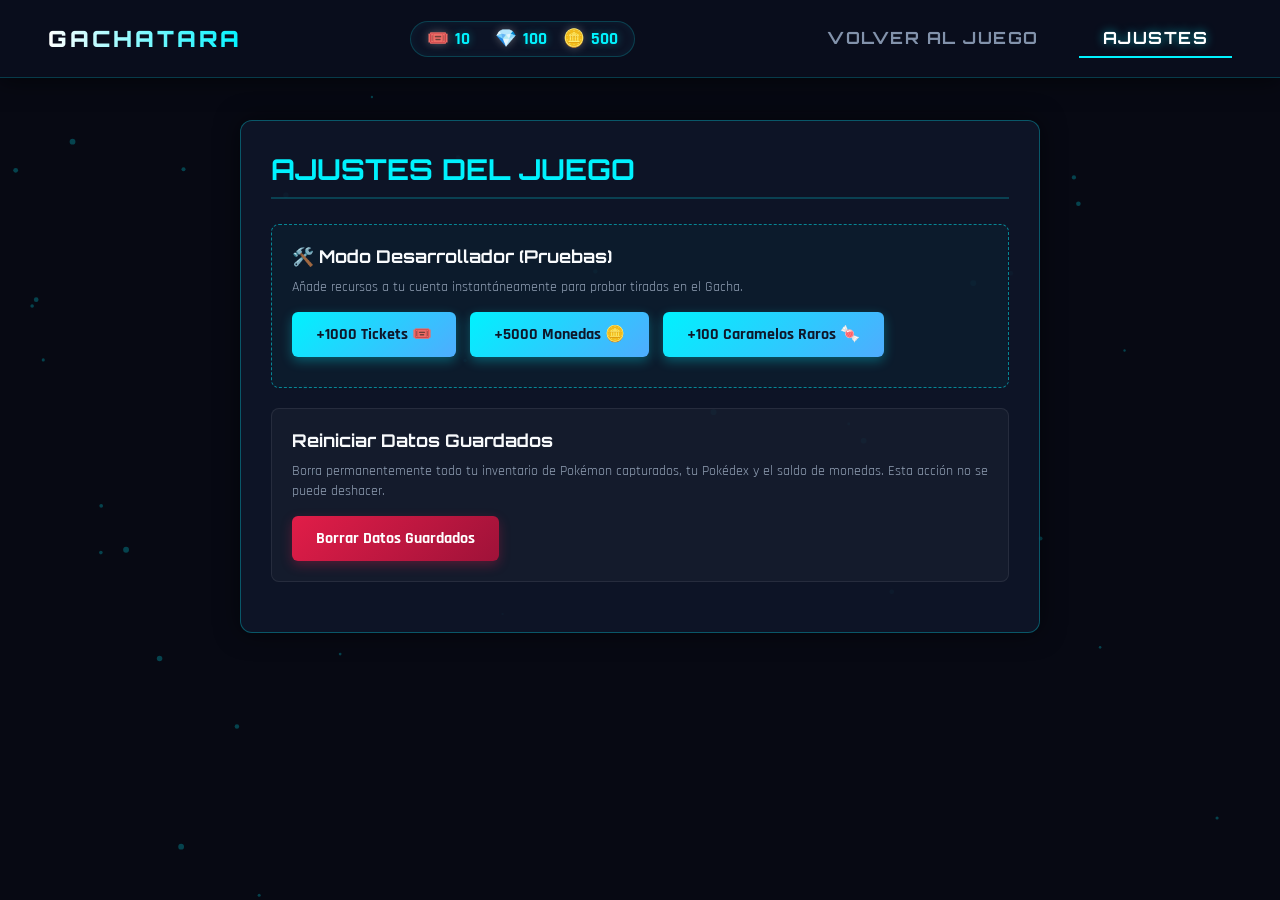
==== commit 4b215abd: "Add files via upload" ====
--- a/ajustes.html
+++ b/ajustes.html
@@ -140,6 +140,7 @@
             <p>Añade recursos a tu cuenta instantáneamente para probar tiradas en el Gacha.</p>
             <button class="btn-dev" onclick="addTickets(1000)">+1000 Tickets 🎟️</button>
             <button class="btn-dev" onclick="addCoins(5000)">+5000 Monedas 🪙</button>
+            <button class="btn-dev" onclick="addCandies(100)">+100 Caramelos Raros 🍬</button>
         </section>
 
         <!-- Sección: Gestión de Datos -->
@@ -151,6 +152,7 @@
     </main>
 
     <script src="game.js"></script>
+    <script src="backpack.js"></script>
     <script>
         // Funciones provisionales para añadir recursos fácilmente
         function addTickets(amount) {
@@ -167,6 +169,11 @@
             alert(`¡Se han añadido +${amount} Monedas Tara! Saldo actual: ${currencies.coins}`);
         }
 
+        function addCandies(amount) {
+            const total = addRareCandies(amount);
+            alert(`¡Se han añadido +${amount} Caramelos Raros! Tienes ${total} en la mochila.`);
+        }
+
         function resetGameData() {
             const confirmReset = confirm("¿Estás seguro de que deseas borrar todos tus Pokémon capturados, tu Pokédex y tus monedas? Esta acción es irreversible.");
             
@@ -175,6 +182,7 @@
                 localStorage.removeItem('pokemon_user_inventory');
                 localStorage.removeItem('pokemon_user_currencies');
                 localStorage.removeItem('gachatara_profile');
+                localStorage.removeItem('gachatara_backpack');
                 
                 alert("Los datos han sido borrados con éxito.");
                 window.location.href = "index.html";
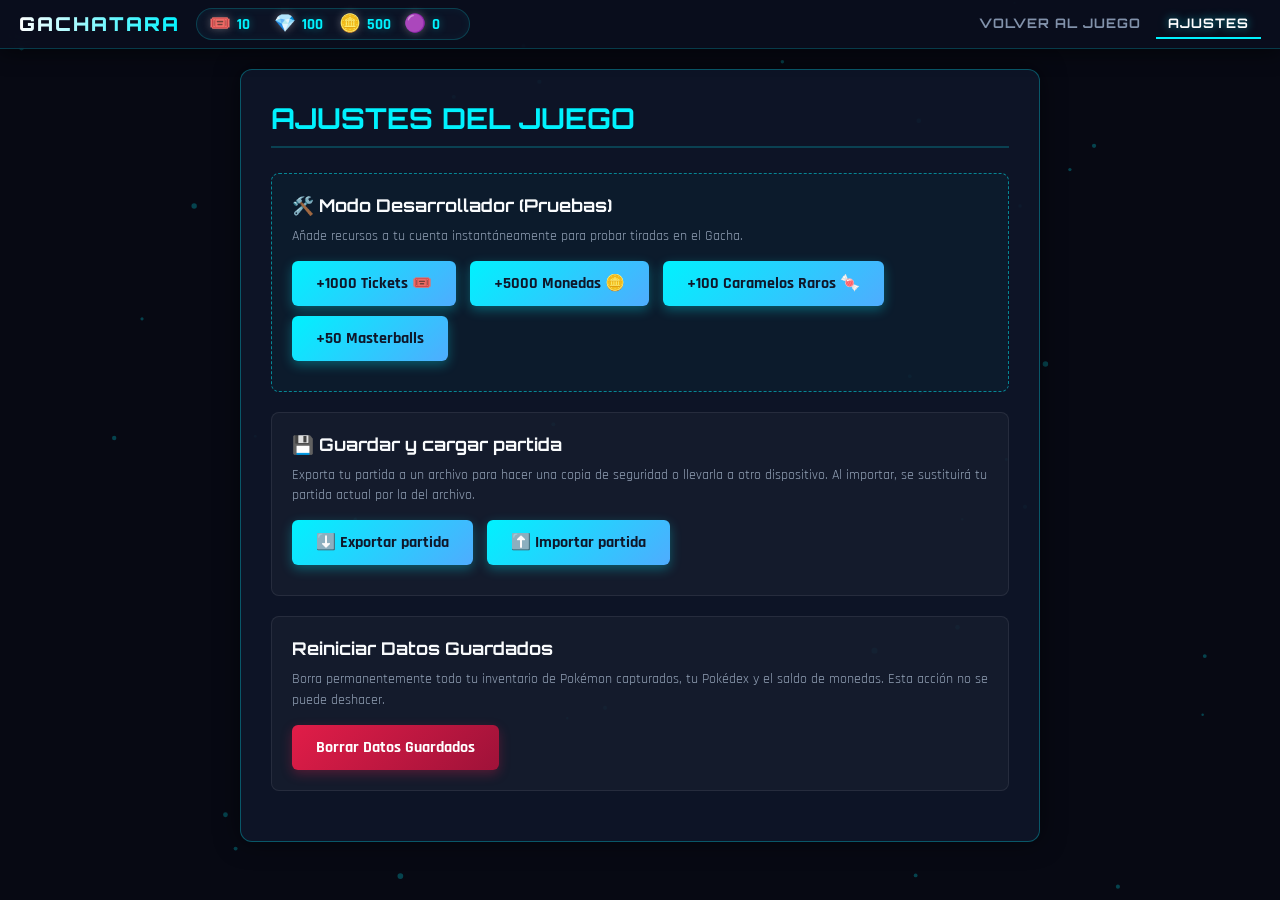
==== commit 2c79ba4a: "Add files via upload" ====
--- a/ajustes.html
+++ b/ajustes.html
@@ -122,6 +122,10 @@
                 <span class="currency-icon">🪙</span>
                 <span id="currency-coins" class="currency-amount">0</span>
             </div>
+            <div class="currency-item" title="Masterballs">
+                <span class="currency-icon"><img class="currency-img" src="https://raw.githubusercontent.com/PokeAPI/sprites/master/sprites/items/master-ball.png" alt="Masterballs" onerror="this.replaceWith(document.createTextNode('🟣'))"></span>
+                <span id="currency-masterballs" class="currency-amount">0</span>
+            </div>
         </div>
 
         <nav class="nav-bar">
@@ -141,6 +145,16 @@
             <button class="btn-dev" onclick="addTickets(1000)">+1000 Tickets 🎟️</button>
             <button class="btn-dev" onclick="addCoins(5000)">+5000 Monedas 🪙</button>
             <button class="btn-dev" onclick="addCandies(100)">+100 Caramelos Raros 🍬</button>
+            <button class="btn-dev" onclick="addMasterballs(50)">+50 Masterballs <img src="https://raw.githubusercontent.com/PokeAPI/sprites/master/sprites/items/master-ball.png" alt="" style="width: 18px; height: 18px; vertical-align: middle; image-rendering: pixelated;" onerror="this.remove()"></button>
+        </section>
+
+        <!-- Sección: Importar / Exportar partida -->
+        <section class="settings-section">
+            <h3>💾 Guardar y cargar partida</h3>
+            <p>Exporta tu partida a un archivo para hacer una copia de seguridad o llevarla a otro dispositivo. Al importar, se sustituirá tu partida actual por la del archivo.</p>
+            <button class="btn-dev" onclick="exportGameData()">⬇️ Exportar partida</button>
+            <button class="btn-dev" onclick="document.getElementById('import-file-input').click()">⬆️ Importar partida</button>
+            <input type="file" id="import-file-input" accept=".json,application/json" style="display: none;" onchange="importGameData(event)">
         </section>
 
         <!-- Sección: Gestión de Datos -->
@@ -174,6 +188,89 @@
             alert(`¡Se han añadido +${amount} Caramelos Raros! Tienes ${total} en la mochila.`);
         }
 
+        function addMasterballs(amount) {
+            const currencies = getCurrencies();
+            currencies.masterballs = (currencies.masterballs || 0) + amount;
+            saveCurrencies(currencies);
+            alert(`¡Se han añadido +${amount} Masterballs! Saldo actual: ${currencies.masterballs}`);
+        }
+
+        // ---- Importar / Exportar partida ----
+        const SAVE_KEY_PREFIXES = ['pokemon_', 'gachatara_'];
+
+        function isGameKey(key) {
+            return SAVE_KEY_PREFIXES.some(prefix => key.startsWith(prefix));
+        }
+
+        function exportGameData() {
+            const data = {};
+            for (let i = 0; i < localStorage.length; i++) {
+                const key = localStorage.key(i);
+                if (isGameKey(key)) data[key] = localStorage.getItem(key);
+            }
+
+            if (Object.keys(data).length === 0) {
+                alert('No hay datos de partida que exportar.');
+                return;
+            }
+
+            const payload = { game: 'gachatara', version: 1, exportedAt: new Date().toISOString(), data: data };
+            const blob = new Blob([JSON.stringify(payload)], { type: 'application/json' });
+            const url = URL.createObjectURL(blob);
+            const link = document.createElement('a');
+            link.href = url;
+            link.download = `gachatara_partida_${new Date().toISOString().slice(0, 10)}.json`;
+            document.body.appendChild(link);
+            link.click();
+            link.remove();
+            URL.revokeObjectURL(url);
+        }
+
+        function importGameData(event) {
+            const file = event.target.files && event.target.files[0];
+            event.target.value = '';
+            if (!file) return;
+
+            const reader = new FileReader();
+            reader.onload = () => {
+                let payload;
+                try {
+                    payload = JSON.parse(reader.result);
+                } catch (e) {
+                    alert('El archivo no es válido: no se pudo leer como JSON.');
+                    return;
+                }
+
+                if (!payload || payload.game !== 'gachatara' || typeof payload.data !== 'object' || payload.data === null) {
+                    alert('Este archivo no es una partida de Gachatara.');
+                    return;
+                }
+
+                const entries = Object.entries(payload.data).filter(([key, value]) => isGameKey(key) && typeof value === 'string');
+                if (entries.length === 0) {
+                    alert('El archivo no contiene datos de partida.');
+                    return;
+                }
+
+                const when = payload.exportedAt ? new Date(payload.exportedAt).toLocaleString('es-ES') : 'fecha desconocida';
+                if (!confirm(`Vas a sustituir tu partida actual por la del archivo (exportada el ${when}). Esta acción no se puede deshacer. ¿Continuar?`)) return;
+
+                // Borra la partida actual y escribe la importada
+                const toRemove = [];
+                for (let i = 0; i < localStorage.length; i++) {
+                    const key = localStorage.key(i);
+                    if (isGameKey(key)) toRemove.push(key);
+                }
+                toRemove.forEach(key => localStorage.removeItem(key));
+                entries.forEach(([key, value]) => localStorage.setItem(key, value));
+
+                alert('¡Partida importada con éxito!');
+                window.location.href = 'index.html';
+            };
+            reader.onerror = () => alert('No se pudo leer el archivo.');
+            reader.readAsText(file);
+        }
+
         function resetGameData() {
             const confirmReset = confirm("¿Estás seguro de que deseas borrar todos tus Pokémon capturados, tu Pokédex y tus monedas? Esta acción es irreversible.");
             
@@ -183,11 +280,14 @@
                 localStorage.removeItem('pokemon_user_currencies');
                 localStorage.removeItem('gachatara_profile');
                 localStorage.removeItem('gachatara_backpack');
+                localStorage.removeItem('gachatara_shop');
+                localStorage.removeItem('gachatara_advent');
                 
                 alert("Los datos han sido borrados con éxito.");
                 window.location.href = "index.html";
             }
         }
     </script>
+    <script src="layout.js"></script>
 </body>
 </html>
--- a/style.css
+++ b/style.css
@@ -1624,4 +1624,77 @@
 
 .btn-close-post-battle:hover {
     background: #2563eb;
-}+}
+
+/* =========================================
+   AJUSTES DE VISIÓN: CABECERA COMPACTA Y ADAPTABLE
+   (la cabecera se divide en filas si no cabe, y el contenido
+    se desplaza según su altura real: --header-h lo calcula layout.js)
+   ========================================= */
+.top-header {
+    flex-wrap: wrap;
+    gap: 0.4rem 1rem;
+    padding: 0.5rem 1.2rem;
+}
+
+.logo-title {
+    display: flex;
+    align-items: center;
+    gap: 12px;
+}
+
+.logo-title .game-tag {
+    font-size: 1.2rem;
+    letter-spacing: 2px;
+}
+
+.nav-bar {
+    flex: 1 1 auto;
+    flex-wrap: wrap;
+    justify-content: flex-end;
+    gap: 0.15rem;
+}
+
+.nav-tab {
+    font-size: 0.82rem;
+    padding: 0.4rem 0.75rem;
+    letter-spacing: 1px;
+    white-space: nowrap;
+}
+
+.currencies-bar {
+    gap: 12px;
+    padding: 4px 12px;
+    flex-shrink: 0;
+}
+
+.currency-item { font-size: 0.95rem; }
+
+.currency-img {
+    width: 22px;
+    height: 22px;
+    image-rendering: pixelated;
+    vertical-align: middle;
+    filter: drop-shadow(0 0 4px rgba(255, 255, 255, 0.3));
+}
+
+.profile-chip { margin-left: 0 !important; }
+.pf-avatar { width: 32px !important; height: 32px !important; }
+
+.tab-content {
+    padding-top: calc(var(--header-h, 100px) + 16px) !important;
+}
+
+#tab-lobby.active {
+    min-height: calc(100vh - var(--header-h, 100px));
+}
+
+.settings-container {
+    margin-top: calc(var(--header-h, 100px) + 20px) !important;
+}
+
+@media (max-width: 700px) {
+    .top-header { padding: 0.4rem 0.6rem; }
+    .nav-bar { justify-content: center; }
+    .nav-tab { padding: 0.35rem 0.5rem; font-size: 0.75rem; }
+}
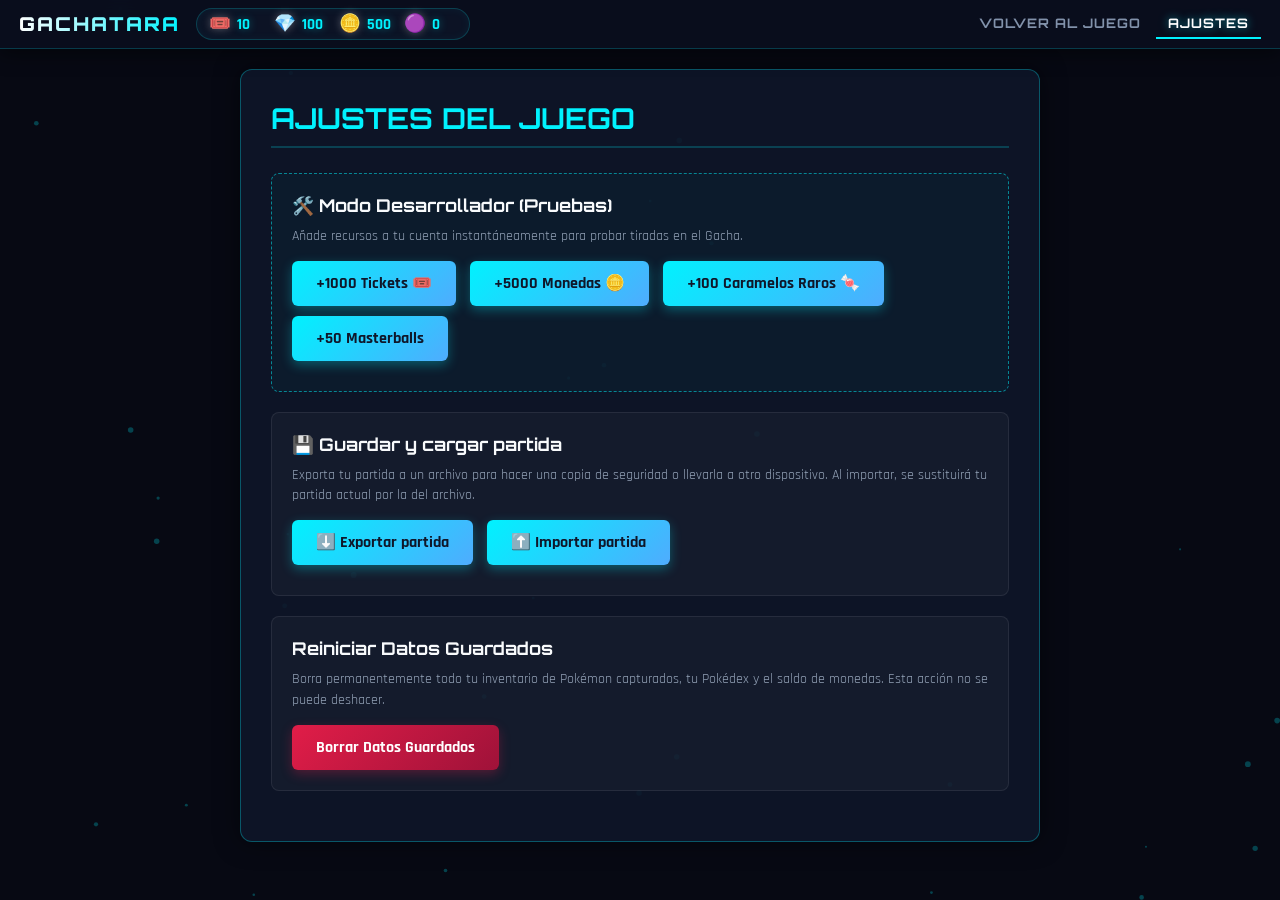
==== commit 08c5532d: "Add files via upload" ====
--- a/ajustes.html
+++ b/ajustes.html
@@ -282,6 +282,8 @@
                 localStorage.removeItem('gachatara_backpack');
                 localStorage.removeItem('gachatara_shop');
                 localStorage.removeItem('gachatara_advent');
+                localStorage.removeItem('gachatara_skins');
+                localStorage.removeItem('gachatara_ranked');
                 
                 alert("Los datos han sido borrados con éxito.");
                 window.location.href = "index.html";
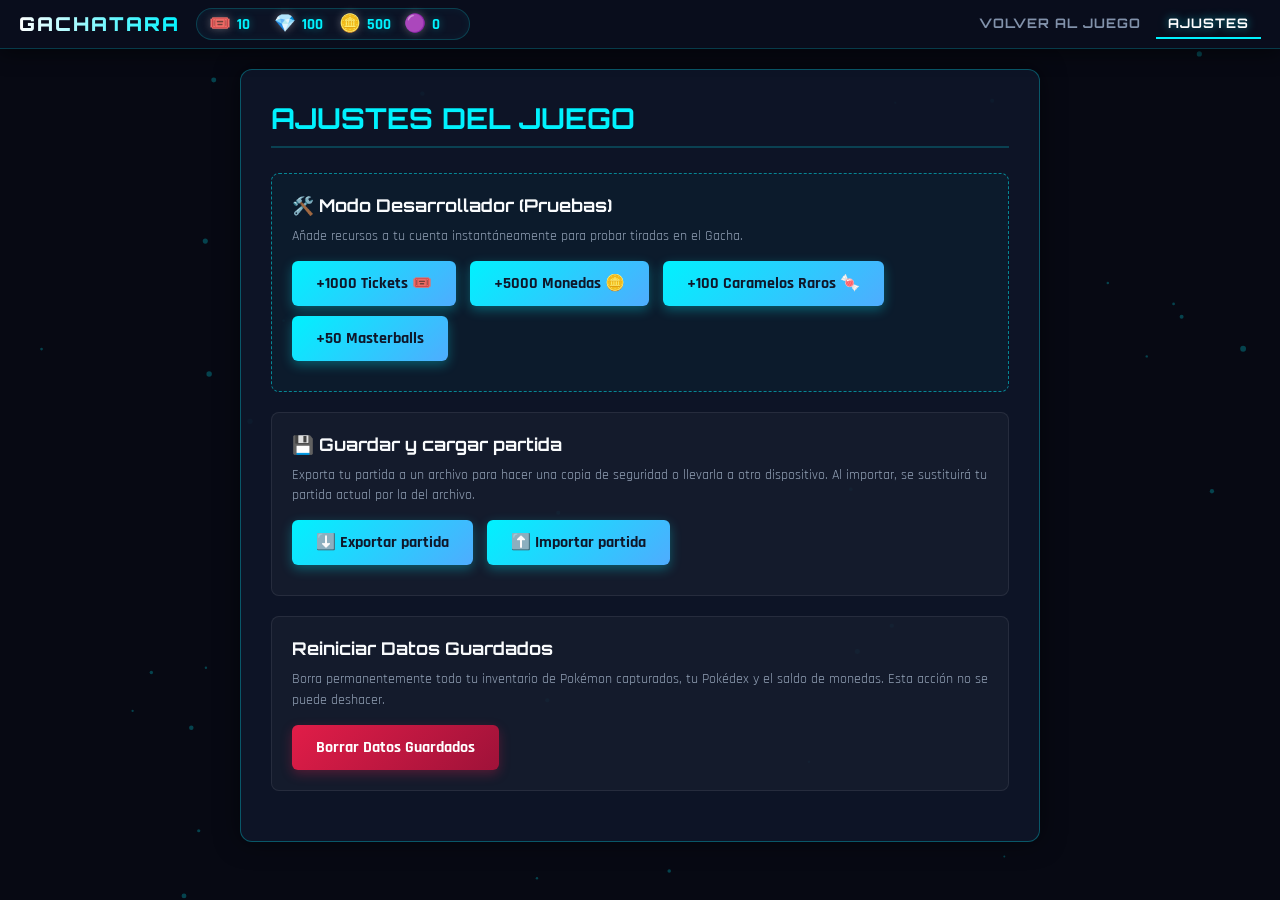
==== commit 319929ed: "Add files via upload" ====
--- a/ajustes.html
+++ b/ajustes.html
@@ -284,6 +284,7 @@
                 localStorage.removeItem('gachatara_advent');
                 localStorage.removeItem('gachatara_skins');
                 localStorage.removeItem('gachatara_ranked');
+                localStorage.removeItem('gachatara_online_pref');
                 
                 alert("Los datos han sido borrados con éxito.");
                 window.location.href = "index.html";
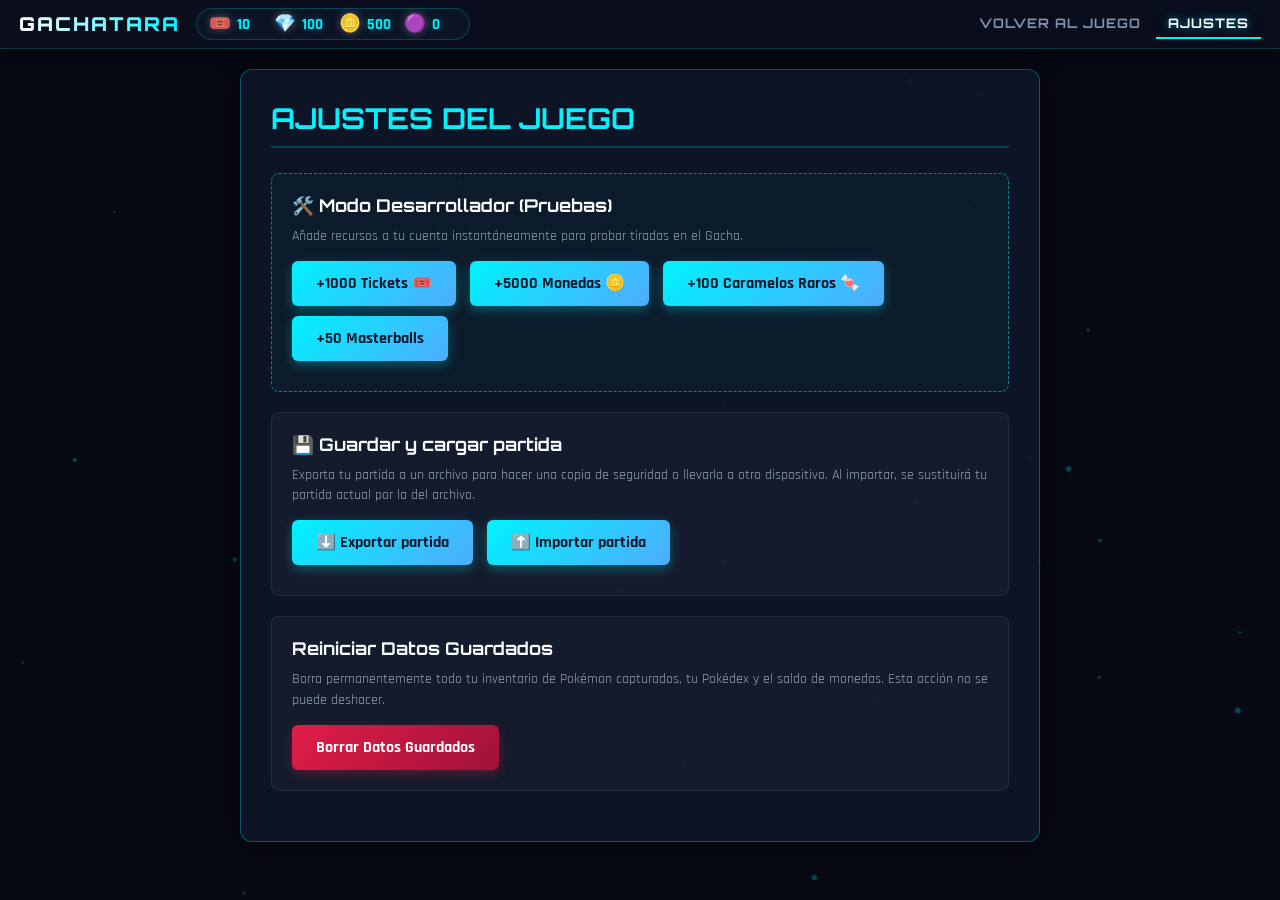
==== commit ce48bd77: "Add files via upload" ====
--- a/ajustes.html
+++ b/ajustes.html
@@ -285,6 +285,8 @@
                 localStorage.removeItem('gachatara_skins');
                 localStorage.removeItem('gachatara_ranked');
                 localStorage.removeItem('gachatara_online_pref');
+                localStorage.removeItem('gachatara_missions');
+                localStorage.removeItem('gachatara_pity');
                 
                 alert("Los datos han sido borrados con éxito.");
                 window.location.href = "index.html";
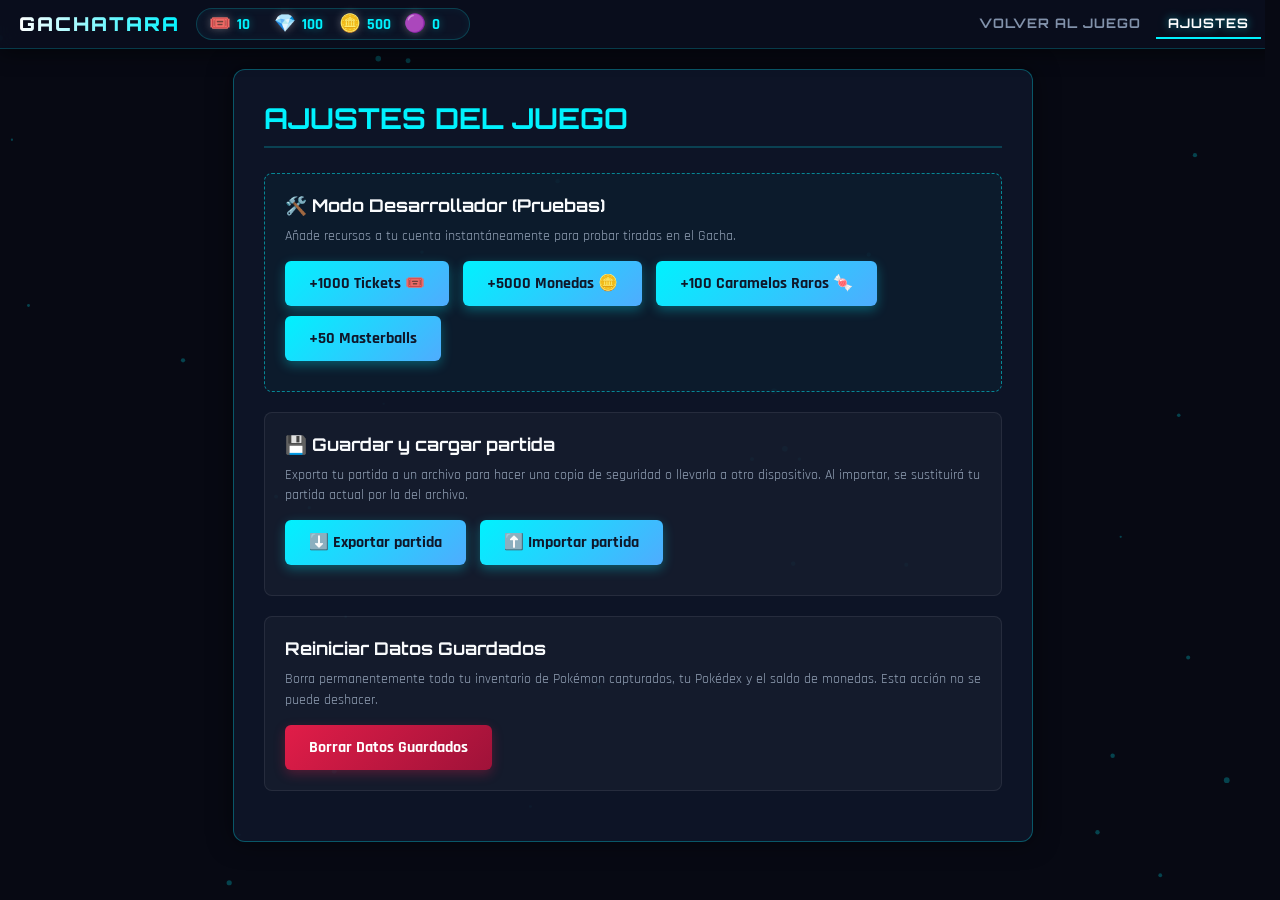
==== commit 057ca1e2: "Add files via upload" ====
--- a/ajustes.html
+++ b/ajustes.html
@@ -287,6 +287,8 @@
                 localStorage.removeItem('gachatara_online_pref');
                 localStorage.removeItem('gachatara_missions');
                 localStorage.removeItem('gachatara_pity');
+                localStorage.removeItem('gachatara_achievements');
+                localStorage.removeItem('gachatara_filters');
                 
                 alert("Los datos han sido borrados con éxito.");
                 window.location.href = "index.html";
